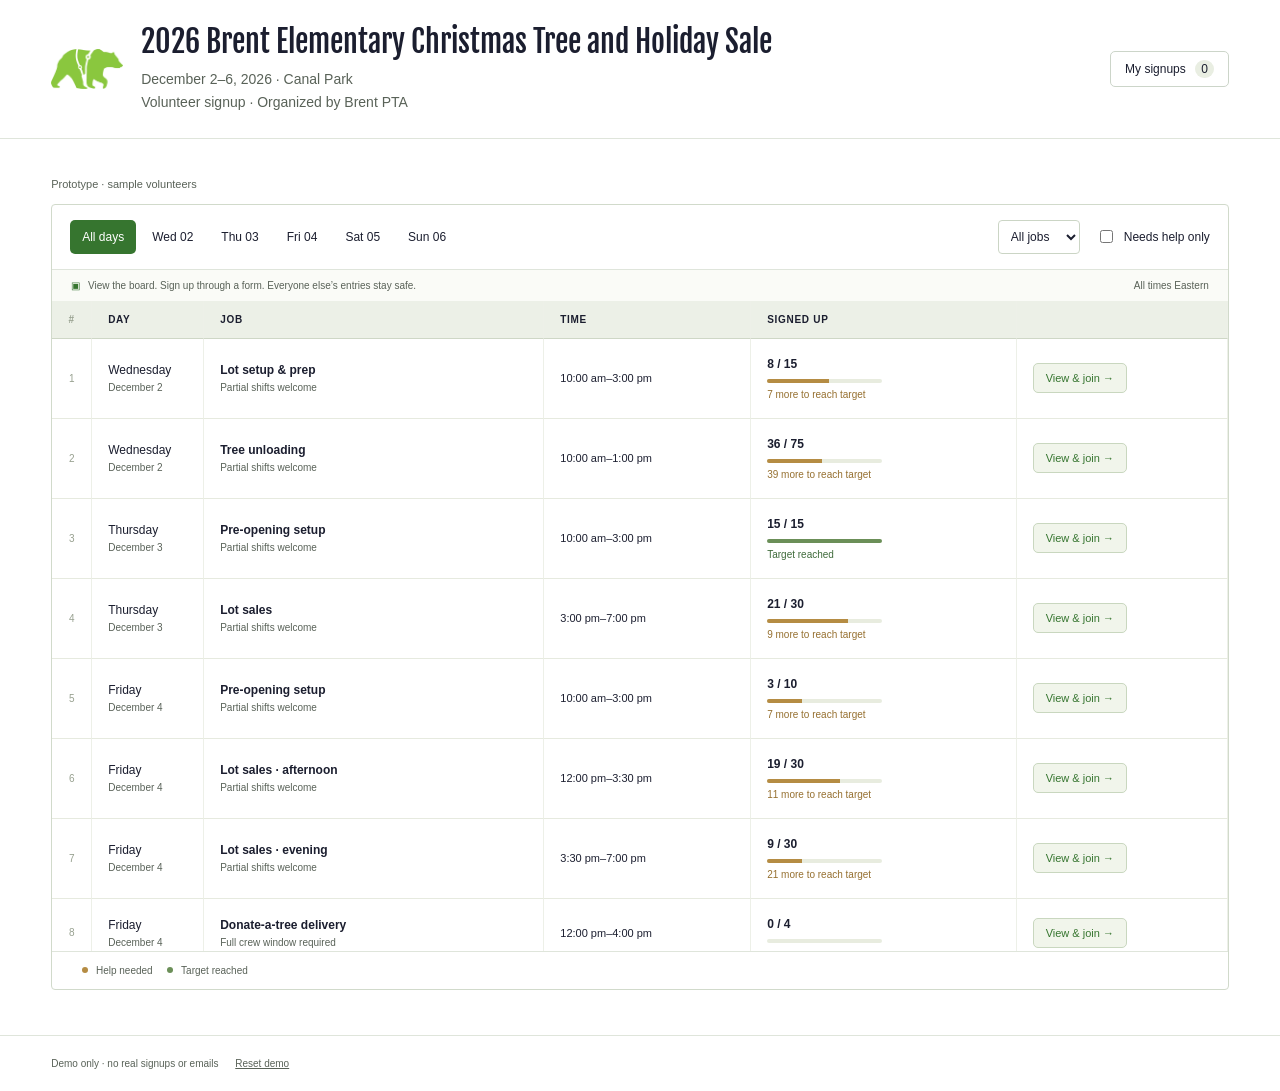
==== public/index.html @ cc5c1388 "Consolidate event heading with PTA attribution and count individual signups" ====
<!doctype html>
<html lang="en">
  <head>
    <meta charset="utf-8" />
    <meta
      name="robots"
      content="noindex, nofollow, noarchive, nosnippet, noimageindex"
    />
    <meta name="referrer" content="no-referrer" />
    <link rel="icon" type="image/png" href="assets/brent-bear.png" />
    <meta name="viewport" content="width=device-width,initial-scale=1" />
    <title>2026 Brent Elementary Christmas Tree and Holiday Sale</title>
    <link rel="stylesheet" href="style.css" />
  </head>
  <body>
    <header class="event-header">
      <img
        class="event-bear"
        src="assets/brent-bear.png"
        alt="Brent bear"
        width="90"
        height="50"
      />
      <div class="event-heading">
        <h1>2026 Brent Elementary Christmas Tree and Holiday Sale</h1>
        <p>December 2–6, 2026 · Canal Park</p>
        <p>Volunteer signup · Organized by Brent PTA</p>
      </div>
      <button id="mine">My signups <span id="mycount">0</span></button>
    </header>
    <main class="volunteer-main">
      <div class="intro">
        <span class="demo-label">Prototype · sample volunteers</span>
      </div>
      <section
        class="sheet volunteer-sheet"
        aria-label="Volunteer signup board"
      >
        <div class="toolbar">
          <div class="tabs" id="days" aria-label="Filter by day"></div>
          <div class="filters">
            <label class="sr" for="jobfilter">Job type</label
            ><select id="jobfilter">
              <option value="all">All jobs</option>
              <option>Sales</option>
              <option>Setup</option>
              <option>Lifting</option>
              <option>Delivery</option></select
            ><label class="check"
              ><input type="checkbox" id="need" /> Needs help only</label
            >
          </div>
        </div>
        <div class="sheet-caption">
          <span
            ><span class="lock">▣</span> View the board. Sign up through a form.
            Everyone else’s entries stay safe.</span
          ><span>All times Eastern</span>
        </div>
        <div class="table-wrap">
          <table>
            <caption class="sr">
              Volunteer shifts and signup counts
            </caption>
            <thead>
              <tr>
                <th class="number">#</th>
                <th>Day</th>
                <th>Job</th>
                <th>Time</th>
                <th>Signed up</th>
                <th><span class="sr">Sign up</span></th>
              </tr>
            </thead>
            <tbody id="rows"></tbody>
          </table>
        </div>
        <div class="sheet-bottom">
          <span
            ><i class="dot amber"></i> Help needed
            <i class="dot green"></i> Target reached</span
          >
        </div>
      </section>
    </main>
    <footer>
      <span
        >Demo only · no real signups or emails
        <button id="reset">Reset demo</button></span
      >
    </footer>
    <dialog id="modal"></dialog>
    <div id="toast" role="status"></div>
    <script src="config.js"></script>
    <script src="app.js"></script>
  </body>
</html>
---- public/style.css ----
@font-face {
  font-family: "Fjalla One";
  src: url("assets/FjallaOne-Regular.ttf") format("truetype");
  font-weight: 400;
  font-style: normal;
  font-display: swap;
}
:root {
  --ink: #233e34;
  --muted: #6f7c72;
  --line: #dfe4db;
  --green: #255b43;
  --paper: #f6f7f2;
}
* {
  box-sizing: border-box;
}
body {
  margin: 0;
  background: var(--paper);
  color: var(--ink);
  font:
    14px "DM Sans",
    sans-serif;
}
button,
input,
select {
  font: inherit;
}
button {
  cursor: pointer;
  color: inherit;
  background: white;
  border: 1px solid #ccd5c9;
  border-radius: 5px;
  padding: 10px 14px;
}
button:hover {
  background: #edf2e8;
}
button:disabled {
  cursor: default;
  opacity: 0.6;
}
button:focus-visible,
a:focus-visible,
input:focus-visible,
select:focus-visible {
  outline: 3px solid #bc8d34;
  outline-offset: 3px;
}
header {
  display: flex;
  justify-content: space-between;
  align-items: center;
  padding: 23px 4%;
  background: #fff;
  border-bottom: 1px solid var(--line);
}
.brand {
  display: flex;
  align-items: center;
  gap: 10px;
  color: var(--ink);
  font-size: 26px;
  font-weight: 700;
  text-decoration: none;
  letter-spacing: -1px;
}
.brand small {
  font-size: 9px;
  letter-spacing: 1.5px;
  font-weight: 500;
  margin-left: 12px;
}
.mark {
  font-size: 25px;
  background: var(--green);
  color: #f3edce;
  border-radius: 8px;
  padding: 2px 9px;
}
#mine {
  font-size: 12px;
}
#mycount {
  padding: 2px 6px;
  background: #e9eee2;
  border-radius: 20px;
  margin-left: 6px;
}
main {
  max-width: 1600px;
  padding: 39px 4% 45px;
  margin: auto;
}
.intro {
  display: flex;
  justify-content: space-between;
  align-items: center;
  gap: 20px;
  margin-bottom: 30px;
}
.eyebrow {
  font-size: 10px;
  letter-spacing: 1.8px;
  font-weight: 600;
  margin: 0 0 12px;
}
h1 {
  font-size: 34px;
  letter-spacing: -1.2px;
  margin: 0 0 12px;
}
p {
  line-height: 1.6;
}
.intro p:last-child {
  color: var(--muted);
  margin: 0;
}
.demo-label {
  font-size: 11px;
  color: var(--muted);
  border: 1px solid var(--line);
  border-radius: 20px;
  padding: 7px 11px;
  white-space: nowrap;
}
.sheet {
  background: white;
  border: 1px solid #d1dacb;
  border-radius: 8px;
  overflow: hidden;
  box-shadow: 0 8px 24px #28412006;
}
.toolbar {
  display: flex;
  justify-content: space-between;
  gap: 15px;
  flex-wrap: wrap;
  padding: 15px 18px;
  border-bottom: 1px solid var(--line);
}
.tabs {
  display: flex;
  gap: 4px;
  flex-wrap: wrap;
}
.tabs button {
  border: 0;
  padding: 9px 12px;
  font-size: 12px;
  background: none;
}
.tabs button.active {
  background: var(--green);
  color: white;
}
.filters {
  display: flex;
  align-items: center;
  gap: 16px;
}
select,
input {
  border: 1px solid #cbd5c5;
  border-radius: 4px;
  padding: 10px;
  background: white;
  color: var(--ink);
}
.filters select {
  font-size: 12px;
  padding: 8px;
}
.check {
  display: flex;
  align-items: center;
  gap: 8px;
  font-size: 12px;
}
.check input {
  accent-color: var(--green);
}
.sheet-caption {
  background: #fafbf7;
  padding: 10px 19px;
  display: flex;
  justify-content: space-between;
  gap: 20px;
  font-size: 10px;
  color: var(--muted);
}
.lock {
  color: var(--green);
  margin-right: 5px;
}
.table-wrap {
  overflow: auto;
  max-height: 650px;
}
table {
  width: 100%;
  border-collapse: separate;
  border-spacing: 0;
  min-width: 1040px;
  text-align: left;
}
th {
  position: sticky;
  top: 0;
  background: #ecf0e7;
  z-index: 2;
  font-size: 10px;
  letter-spacing: 0.7px;
  text-transform: uppercase;
  padding: 13px 16px;
  border-bottom: 1px solid #ced7c6;
  font-weight: 600;
  white-space: nowrap;
}
td {
  border-bottom: 1px solid #e6eadf;
  padding: 18px 16px;
  font-size: 12px;
  vertical-align: middle;
}
th,
td {
  border-right: 1px solid #edf0e8;
}
tr:last-child td {
  border-bottom: 0;
}
tbody tr:hover {
  background: #fafcf6;
}
.number {
  width: 40px;
  text-align: center;
  color: #97a08f;
  font-size: 10px;
  padding: 12px;
}
.day {
  white-space: nowrap;
  width: 112px;
  font-weight: 500;
}
.day small {
  display: block;
  color: var(--muted);
  font-size: 10px;
  margin-top: 5px;
  font-weight: 400;
}
.job {
  font-weight: 600;
  min-width: 205px;
}
.job small {
  display: block;
  color: var(--muted);
  font-size: 10px;
  font-weight: 400;
  margin-top: 5px;
}
.time {
  white-space: nowrap;
  font-size: 11px;
}
.coverage {
  min-width: 160px;
}
.coverage strong {
  font-weight: 600;
}
.coverage small {
  display: block;
  font-size: 10px;
  margin-top: 6px;
  color: #967030;
}
.coverage.covered small {
  color: #3f6b3b;
}
.track {
  height: 4px;
  background: #e8ecdf;
  border-radius: 4px;
  margin-top: 8px;
  width: 115px;
  overflow: hidden;
}
.track span {
  display: block;
  height: 100%;
  background: #b58c43;
}
.covered .track span {
  background: #6b8f58;
}
.people {
  min-width: 220px;
  max-width: 290px;
}
.people button {
  border: 0;
  padding: 0;
  background: none;
  text-align: left;
  font-size: 11px;
  line-height: 1.7;
  color: #4c6652;
}
.people button:hover {
  text-decoration: underline;
}
.people .empty {
  color: var(--muted);
  font-size: 11px;
}
.join {
  font-size: 11px;
  white-space: nowrap;
  background: #f1f5eb;
  border-color: #c9d7bf;
  color: var(--green);
  padding: 8px 12px;
}
.sheet-bottom {
  padding: 13px 18px;
  border-top: 1px solid var(--line);
  display: flex;
  justify-content: space-between;
  color: var(--muted);
  font-size: 10px;
}
.dot {
  display: inline-block;
  width: 6px;
  height: 6px;
  border-radius: 50%;
  margin: 0 5px 1px 12px;
}
.amber {
  background: #b58c43;
}
.green {
  background: #6b8f58;
}
.privacy {
  font-size: 11px;
  color: var(--muted);
  text-align: center;
  margin-top: 20px;
}
footer {
  display: flex;
  justify-content: space-between;
  gap: 15px;
  border-top: 1px solid var(--line);
  padding: 22px 4%;
  font-size: 10px;
  color: var(--muted);
}
footer button {
  border: 0;
  background: none;
  font-size: 10px;
  padding: 0;
  margin-left: 14px;
  text-decoration: underline;
}
.sr {
  position: absolute;
  width: 1px;
  height: 1px;
  overflow: hidden;
  clip: rect(0, 0, 0, 0);
}
dialog {
  border: 1px solid var(--line);
  border-radius: 10px;
  background: #fffefa;
  color: var(--ink);
  width: 550px;
  max-width: calc(100% - 24px);
  max-height: 90vh;
  padding: 28px;
}
dialog::backdrop {
  background: #163b2e66;
  backdrop-filter: blur(2px);
}
.close {
  float: right;
  border: 0;
  background: none;
  padding: 0 4px;
  font-size: 19px;
}
h2 {
  font-size: 25px;
  letter-spacing: -0.6px;
  margin: 8px 0 14px;
}
h3 {
  font-size: 13px;
  margin-top: 23px;
}
.sub {
  font-size: 12px;
  color: var(--muted);
}
.summary {
  background: #f0f3e9;
  border-radius: 5px;
  padding: 14px;
  margin: 18px 0;
  font-size: 13px;
  line-height: 1.8;
}
.roster {
  max-height: 145px;
  overflow: auto;
  border: 1px solid var(--line);
  border-radius: 5px;
  margin-bottom: 24px;
}
.person {
  display: flex;
  justify-content: space-between;
  gap: 15px;
  padding: 9px 12px;
  font-size: 11px;
  border-bottom: 1px solid var(--line);
}
.person:last-child {
  border: 0;
}
.person span:last-child {
  color: var(--muted);
}
form label:not(.check) {
  display: block;
  font-size: 12px;
  font-weight: 600;
  margin: 16px 0 7px;
}
form input:not([type="checkbox"]),
form select {
  width: 100%;
}
.times {
  display: grid;
  grid-template-columns: 1fr 1fr;
  gap: 15px;
}
.primary {
  background: var(--green);
  border-color: var(--green);
  color: white;
}
.primary:hover {
  background: #19442f;
}
.full {
  width: 100%;
  margin-top: 20px;
  padding: 13px;
}
.consent {
  padding: 14px;
  background: #f3f5ed;
  margin-top: 20px;
  align-items: flex-start;
  line-height: 1.6;
}
.consent input {
  margin-top: 4px;
}
.error {
  font-size: 12px;
  color: #a23f29;
}
.success {
  font-size: 30px;
  color: var(--green);
}
.manage-card {
  padding: 15px 0;
  border-top: 1px solid var(--line);
}
.manage-card p {
  font-size: 12px;
}
#toast {
  position: fixed;
  bottom: 24px;
  left: 50%;
  transform: translateX(-50%);
  background: var(--green);
  color: white;
  padding: 13px 22px;
  border-radius: 7px;
  display: none;
  z-index: 10;
  font-size: 12px;
}
@media (max-width: 700px) {
  .brand small {
    display: none;
  }
  header {
    padding: 18px;
  }
  main {
    padding: 28px 16px;
  }
  .intro {
    display: block;
  }
  h1 {
    font-size: 28px;
  }
  .demo-label {
    display: inline-block;
    margin-top: 16px;
  }
  .toolbar {
    padding: 12px;
  }
  .tabs button {
    padding: 8px 9px;
  }
  .sheet-caption span:first-child {
    max-width: 250px;
  }
  .sheet-caption {
    line-height: 1.5;
  }
  .table-wrap {
    max-height: 65vh;
  }
  footer {
    flex-direction: column;
  }
  .privacy {
    text-align: left;
  }
  dialog {
    padding: 22px;
  }
  .sheet-bottom {
    gap: 12px;
    font-size: 9px;
  }
}

.job-title {
  padding: 0;
  border: 0;
  background: none;
  text-align: left;
  font-size: 12px;
  font-weight: 600;
  color: inherit;
}
.job-title:hover {
  background: none;
  text-decoration: underline;
}

/* The same roster becomes a compact day-by-day board on smaller screens. */
.day-divider,
.mobile-label {
  display: none;
}
@media (max-width: 900px) {
  .volunteer-main {
    padding: 25px 16px 32px;
  }
  .volunteer-main .intro {
    display: block;
    margin-bottom: 22px;
  }
  .volunteer-main h1 {
    font-size: 28px;
    line-height: 1.15;
    max-width: 330px;
  }
  .volunteer-main .intro p:last-child {
    font-size: 14px;
    line-height: 1.6;
  }
  .volunteer-main .demo-label {
    display: inline-block;
    margin-top: 13px;
    font-size: 10px;
  }
  .volunteer-sheet {
    border: 0;
    background: none;
    box-shadow: none;
    overflow: visible;
  }
  .volunteer-sheet .toolbar {
    position: sticky;
    top: 0;
    z-index: 5;
    background: var(--paper);
    margin: 0 -16px;
    padding: 10px 16px 13px;
    border-bottom: 1px solid #d5ddce;
    display: block;
  }
  .volunteer-sheet .tabs {
    display: grid;
    grid-template-columns: repeat(3, minmax(0, 1fr));
    gap: 6px;
    padding: 2px 0 10px;
    overflow: visible;
  }
  .volunteer-sheet .tabs::-webkit-scrollbar {
    display: none;
  }
  .volunteer-sheet .tabs button {
    flex: 0 0 auto;
    min-height: 44px;
    padding: 10px 13px;
    background: #fff;
    border: 1px solid var(--line);
    font-size: 13px;
  }
  .volunteer-sheet .tabs button.active {
    background: var(--green);
    border-color: var(--green);
  }
  .volunteer-sheet .filters {
    justify-content: space-between;
    gap: 12px;
  }
  .volunteer-sheet .filters select {
    min-height: 44px;
    font-size: 14px;
    max-width: 48%;
    padding: 10px 12px;
  }
  .volunteer-sheet .check {
    min-height: 44px;
    font-size: 12px;
    gap: 8px;
  }
  .volunteer-sheet .check input {
    width: 18px;
    height: 18px;
    margin: 0;
  }
  .volunteer-sheet .sheet-caption {
    background: none;
    padding: 13px 0 0;
    display: block;
    font-size: 11px;
  }
  .volunteer-sheet .sheet-caption > span:first-child {
    display: none;
  }
  .volunteer-sheet .table-wrap {
    overflow: visible;
    max-height: none;
  }
  .volunteer-sheet table,
  .volunteer-sheet tbody {
    display: block;
    width: 100%;
    min-width: 0;
  }
  .volunteer-sheet thead {
    display: none;
  }
  .volunteer-sheet .day-divider {
    display: block;
    margin: 24px 0 11px;
  }
  .volunteer-sheet .day-divider th {
    position: static;
    display: flex;
    justify-content: space-between;
    align-items: center;
    background: none;
    padding: 0;
    border: 0;
    text-transform: none;
    font-size: 16px;
    letter-spacing: -0.3px;
    font-weight: 700;
    white-space: normal;
  }
  .volunteer-sheet .day-divider th span {
    font-size: 11px;
    font-weight: 400;
    color: var(--muted);
    letter-spacing: 0;
  }
  .volunteer-sheet .shift-row {
    display: grid;
    grid-template-columns: minmax(0, 1fr) auto;
    grid-template-areas: "job action" "time time" "coverage coverage";
    background: #fff;
    border: 1px solid #d6decf;
    border-radius: 8px;
    padding: 17px 16px;
    gap: 0 12px;
    margin-bottom: 12px;
    box-shadow: 0 2px 5px #28412003;
  }
  .volunteer-sheet td {
    display: block;
    border: 0;
    padding: 0;
    min-width: 0;
    max-width: none;
  }
  .volunteer-sheet .number,
  .volunteer-sheet .day {
    display: none;
  }
  .volunteer-sheet .job {
    grid-area: job;
  }
  .volunteer-sheet .job-title {
    font-size: 17px;
    line-height: 1.35;
    min-height: 30px;
    font-weight: 600;
    overflow-wrap: anywhere;
  }
  .volunteer-sheet .job small {
    font-size: 11px;
    margin-top: 3px;
  }
  .volunteer-sheet .time {
    grid-area: time;
    font-size: 14px;
    font-weight: 500;
    margin-top: 12px;
    white-space: normal;
  }
  .volunteer-sheet .coverage {
    grid-area: coverage;
    margin: 12px 0 0;
    padding: 12px 0 0;
    border-top: 1px solid #e9ede2;
    display: grid;
    grid-template-columns: minmax(0, 1fr) auto;
    gap: 8px;
    align-items: center;
  }
  .volunteer-sheet .coverage strong {
    font-size: 12px;
    font-weight: 600;
  }
  .volunteer-sheet .mobile-label {
    display: inline;
    font-weight: 400;
    color: var(--muted);
    margin-right: 4px;
  }
  .volunteer-sheet .coverage small {
    font-size: 11px;
    margin: 0;
    grid-column: 2;
    grid-row: 1;
    text-align: right;
    max-width: 135px;
    line-height: 1.4;
  }
  .volunteer-sheet .track {
    width: 100%;
    height: 5px;
    margin: 0;
    grid-column: 1/-1;
    grid-row: 2;
  }
  .volunteer-sheet .people {
    grid-area: people;
    align-self: center;
    overflow-wrap: anywhere;
  }
  .volunteer-sheet .people button {
    font-size: 13px;
    line-height: 1.6;
    min-height: 44px;
  }
  .volunteer-sheet .people .empty {
    font-size: 12px;
    line-height: 1.5;
    display: block;
  }
  .volunteer-sheet td:last-child {
    grid-area: action;
    align-self: start;
  }
  .volunteer-sheet .join {
    font-size: 12px;
    min-height: 44px;
    padding: 10px 12px;
    background: var(--green);
    color: #fff;
    border-color: var(--green);
  }
  .volunteer-sheet .sheet-bottom {
    border: 0;
    display: block;
    padding: 10px 0;
    color: var(--muted);
    font-size: 10px;
    line-height: 1.7;
  }
  .volunteer-sheet .sheet-bottom > span:last-child {
    display: none;
  }
  .volunteer-main .privacy {
    font-size: 11px;
    text-align: left;
    line-height: 1.7;
    margin: 14px 0 0;
  }
  #modal {
    width: 550px;
    max-width: calc(100% - 20px);
    max-height: calc(100dvh - 24px);
    padding: 24px 20px;
    border-radius: 12px;
  }
  #modal input:not([type="checkbox"]),
  #modal select {
    font-size: 16px;
    min-height: 48px;
  }
  #modal .close {
    min-width: 44px;
    min-height: 44px;
    margin: -12px -9px 0 0;
    display: grid;
    place-items: center;
  }
  #modal .roster {
    max-height: 130px;
  }
  #modal .primary {
    min-height: 48px;
    font-size: 15px;
  }
  #modal .person {
    font-size: 12px;
  }
  #modal .times {
    gap: 12px;
  }
  #toast {
    width: max-content;
    max-width: calc(100% - 32px);
    text-align: center;
    bottom: 20px;
  }
}
@media (max-width: 380px) {
  .volunteer-main h1 {
    font-size: 26px;
  }
  .volunteer-sheet .shift-row {
    padding: 15px 13px;
    gap: 0 9px;
  }
  .volunteer-sheet .coverage {
    grid-template-columns: 1fr;
  }
  .volunteer-sheet .coverage small {
    max-width: none;
    grid-row: 2;
    grid-column: 1;
    text-align: left;
  }
  .volunteer-sheet .track {
    grid-row: 3;
  }
  header {
    padding: 16px;
  }
  .brand {
    font-size: 24px;
  }
  #mine {
    padding: 10px;
    font-size: 11px;
    min-height: 44px;
  }
}

@media (max-width: 900px) {
  .volunteer-sheet .people button > span:last-child {
    font-size: 11px;
    color: var(--muted);
  }
  #modal .sub {
    font-size: 13px;
  }
  #modal form label:not(.check) {
    font-size: 13px;
  }
}

/* Brent community branding: original bear artwork, white paper, familiar type. */
:root {
  --ink: #1b1e2f;
  --muted: #596258;
  --line: #dfe5db;
  --green: #36752f;
  --paper: #fff;
}
body {
  background: #fff;
  font-family: Helvetica, Arial, sans-serif;
}
header {
  background: #fff;
}
.brent-brand {
  gap: 14px;
  letter-spacing: 0;
  font-size: 19px;
  line-height: 1.3;
}
.brent-brand img {
  width: 88px;
  height: auto;
  flex: none;
}
.brent-brand > span {
  display: block;
  min-width: 0;
}
.brent-brand small {
  display: block;
  margin: 3px 0 0;
  font-size: 12px;
  letter-spacing: 0;
  font-weight: 400;
  color: var(--muted);
}
h1,
h2 {
  font-family: "Fjalla One", "Arial Narrow", Arial, sans-serif;
  font-weight: 400;
  letter-spacing: 0;
}
.volunteer-main .intro h1 {
  font-size: 34px;
  line-height: 1.25;
  max-width: 760px;
}
.intro p:last-child {
  font-size: 15px;
}
.demo-label {
  border: 0;
  border-radius: 0;
  padding: 0;
  color: var(--muted);
  font-size: 11px;
}
.sheet {
  box-shadow: none;
  border-radius: 4px;
}
.task-options {
  border: 1px solid var(--line);
  border-radius: 4px;
  padding: 15px;
  margin: 22px 0 0;
  min-width: 0;
}
.task-options legend {
  font-size: 13px;
  font-weight: 600;
  padding: 0 5px;
}
.task-options legend span {
  font-weight: 400;
  color: var(--muted);
}
.task-options .sub {
  margin: 0 0 10px;
}
form .task-choice {
  display: flex;
  gap: 10px;
  align-items: flex-start;
  padding: 10px 0;
  min-height: 44px;
  cursor: pointer;
  font-size: 14px;
  line-height: 1.4;
}
.task-choice input {
  width: 18px;
  height: 18px;
  flex: none;
  margin: 0;
  accent-color: var(--green);
}
.task-choice small {
  display: block;
  color: var(--muted);
  font-size: 12px;
  margin-top: 4px;
}
@media (max-width: 900px) {
  .volunteer-main .intro h1 {
    font-size: 29px;
    max-width: none;
    line-height: 1.25;
  }
  .volunteer-sheet .toolbar {
    background: white;
  }
  .volunteer-sheet .shift-row {
    box-shadow: none;
    border-radius: 4px;
  }
  .volunteer-main .demo-label {
    border: 0;
    padding: 0;
    font-size: 11px;
  }
  #mine {
    min-height: 44px;
  }
  .volunteer-sheet .filters select {
    font-size: 16px;
  }
}
@media (max-width: 600px) {
  header {
    padding: 16px;
    gap: 10px;
  }
  .brent-brand {
    font-size: 14px;
    gap: 8px;
    max-width: calc(100% - 112px);
  }
  .brent-brand img {
    width: 50px;
    height: auto;
  }
  .brent-brand small {
    display: block;
    font-size: 10px;
    line-height: 1.35;
    margin: 2px 0 0;
  }
  #mine {
    font-size: 12px;
    padding: 10px;
    white-space: nowrap;
  }
  .volunteer-main .intro h1 {
    font-size: 27px;
  }
  .task-options {
    padding: 12px;
  }
}

dialog {
  background: #fff;
}

@media (max-width: 900px) {
  .volunteer-sheet .sheet-bottom {
    display: none;
  }
}

@media (min-width: 600px) and (max-width: 900px) {
  .volunteer-sheet .tabs {
    grid-template-columns: repeat(6, minmax(0, 1fr));
  }
}

/* One event heading, with PTA ownership and practical details underneath. */
.event-header {
  display: grid;
  grid-template-columns: 72px minmax(0, 1fr) auto;
  gap: 18px;
  align-items: center;
}
.event-bear {
  width: 72px;
  height: auto;
}
.event-heading {
  min-width: 0;
}
.event-heading h1 {
  font-size: 30px;
  line-height: 1.25;
  margin: 0 0 8px;
  max-width: 800px;
}
.event-heading p {
  font-size: 14px;
  line-height: 1.5;
  color: var(--muted);
  margin: 2px 0;
}
.volunteer-main .intro {
  margin-bottom: 14px;
}
@media (max-width: 600px) {
  .event-header {
    grid-template-columns: minmax(0, 1fr) auto;
    gap: 12px;
    padding: 20px 16px;
  }
  .event-bear {
    width: 56px;
    grid-column: 1;
    grid-row: 1;
  }
  .event-header #mine {
    grid-column: 2;
    grid-row: 1;
  }
  .event-heading {
    grid-column: 1 / -1;
    grid-row: 2;
  }
  .event-heading h1 {
    font-size: 28px;
  }
  .event-heading p {
    font-size: 13px;
  }
}
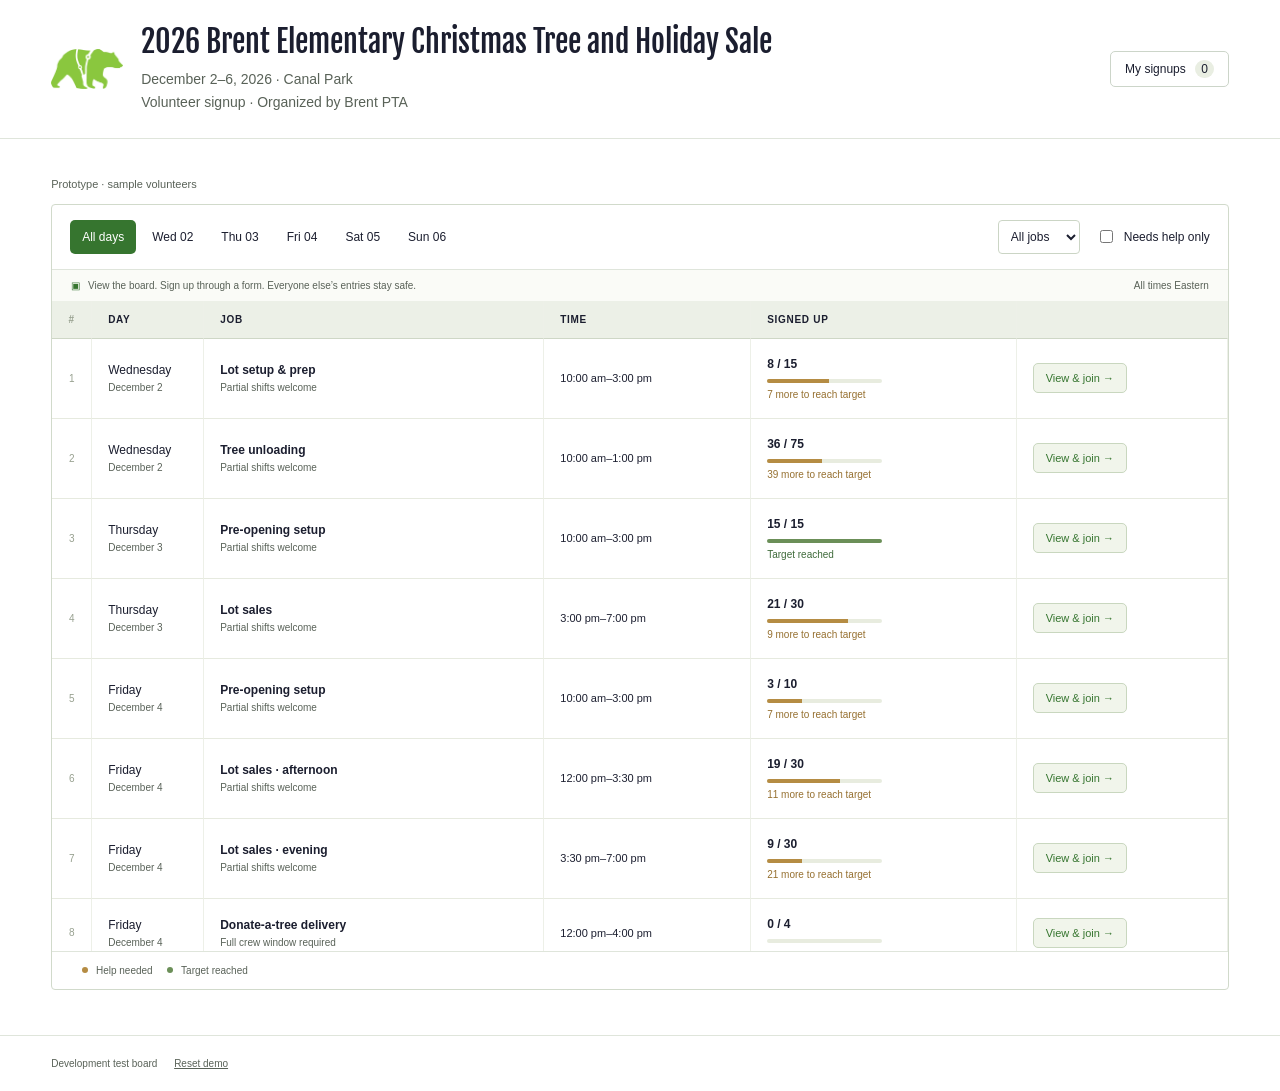
==== commit 3f8d793f: "Record verified email lifecycle and refresh development notice" ====
--- a/public/index.html
+++ b/public/index.html
@@ -84,10 +84,7 @@
       </section>
     </main>
     <footer>
-      <span
-        >Demo only · no real signups or emails
-        <button id="reset">Reset demo</button></span
-      >
+      <span>Development test board <button id="reset">Reset demo</button></span>
     </footer>
     <dialog id="modal"></dialog>
     <div id="toast" role="status"></div>
--- a/public/style.css
+++ b/public/style.css
@@ -1148,3 +1148,13 @@
     font-size: 13px;
   }
 }
+
+#management select,
+#management input:not([type="checkbox"]) {
+  font-size: 16px;
+  min-height: 44px;
+}
+#management button {
+  min-height: 44px;
+  margin: 4px 0;
+}
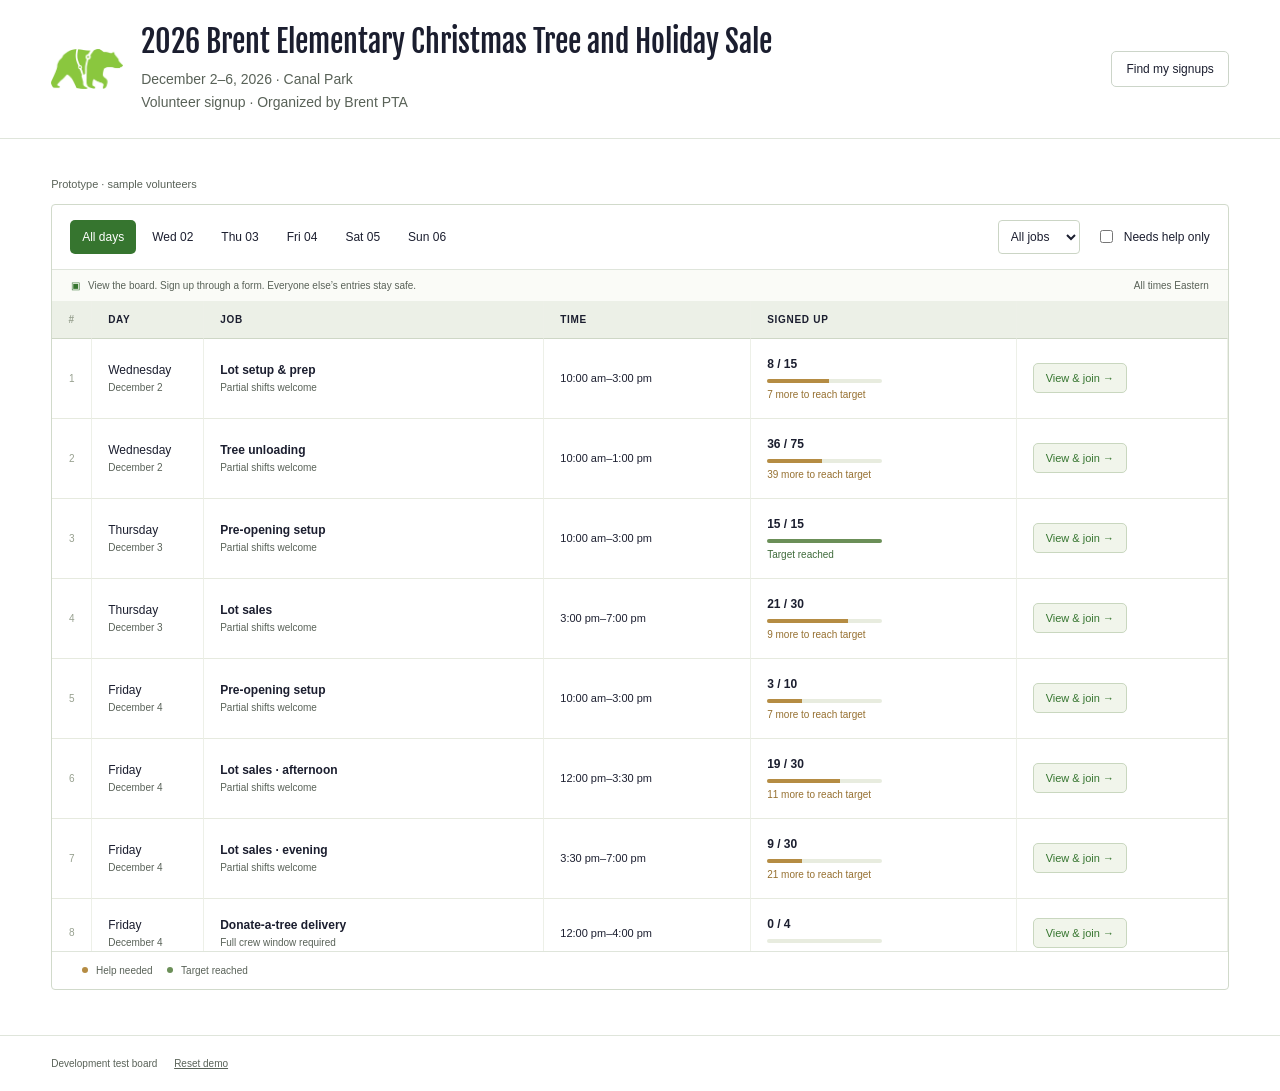
==== commit d3f01418: "Replace browser signup lists with email recovery and expose organizer at admin" ====
--- a/public/index.html
+++ b/public/index.html
@@ -26,7 +26,7 @@
         <p>December 2–6, 2026 · Canal Park</p>
         <p>Volunteer signup · Organized by Brent PTA</p>
       </div>
-      <button id="mine">My signups <span id="mycount">0</span></button>
+      <button id="mine">Find my signups</button>
     </header>
     <main class="volunteer-main">
       <div class="intro">
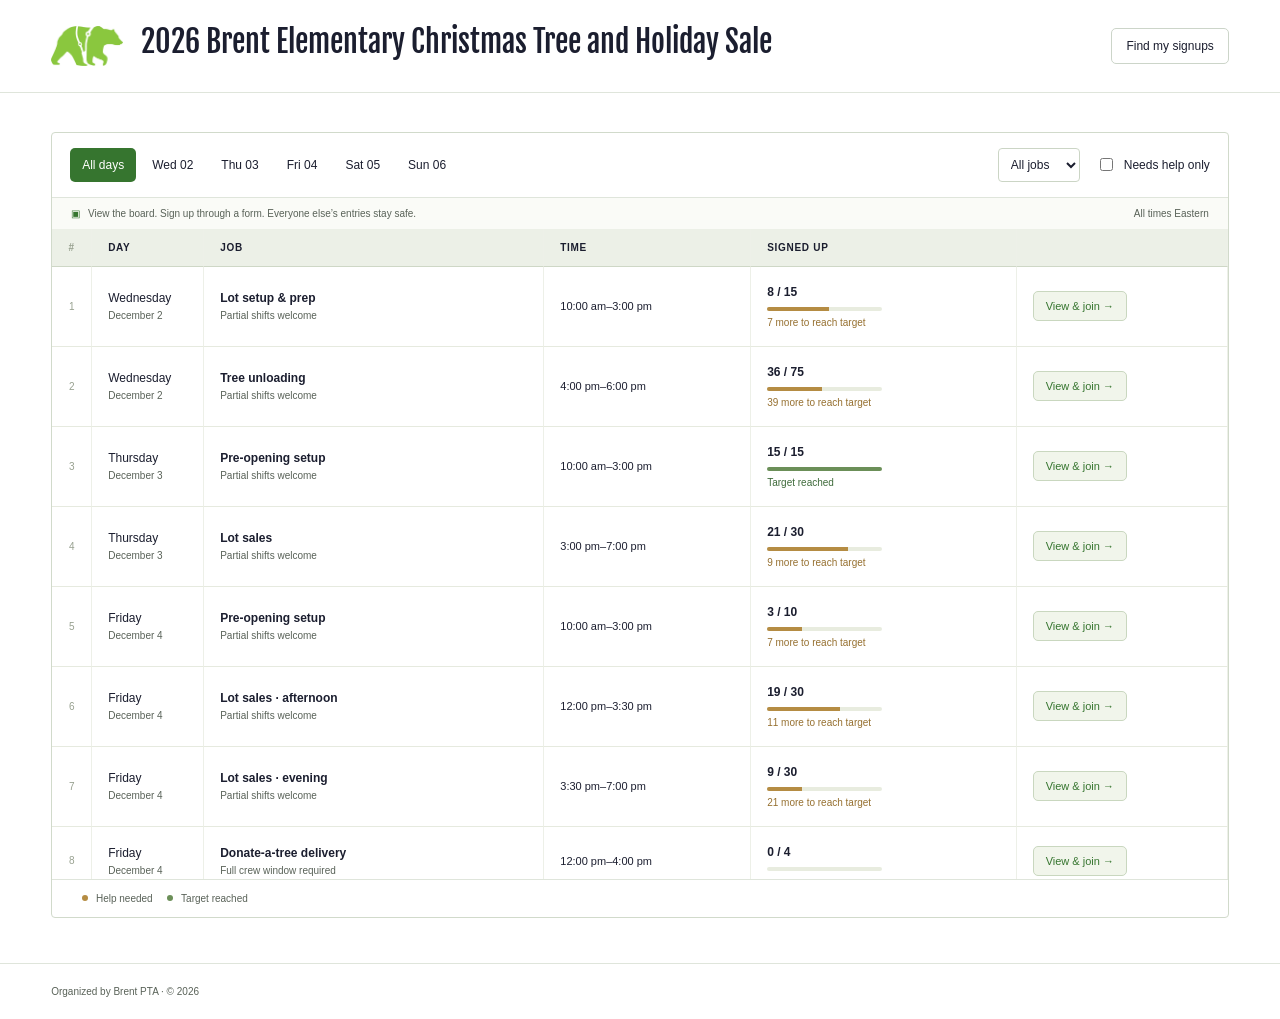
==== commit 1535e2f7: "Require private phone contacts, clean live copy, and correct unloading to 4–6pm" ====
--- a/public/index.html
+++ b/public/index.html
@@ -23,15 +23,10 @@
       />
       <div class="event-heading">
         <h1>2026 Brent Elementary Christmas Tree and Holiday Sale</h1>
-        <p>December 2–6, 2026 · Canal Park</p>
-        <p>Volunteer signup · Organized by Brent PTA</p>
       </div>
       <button id="mine">Find my signups</button>
     </header>
     <main class="volunteer-main">
-      <div class="intro">
-        <span class="demo-label">Prototype · sample volunteers</span>
-      </div>
       <section
         class="sheet volunteer-sheet"
         aria-label="Volunteer signup board"
@@ -84,7 +79,7 @@
       </section>
     </main>
     <footer>
-      <span>Development test board <button id="reset">Reset demo</button></span>
+      <span>Organized by Brent PTA · © 2026</span>
     </footer>
     <dialog id="modal"></dialog>
     <div id="toast" role="status"></div>
--- a/public/style.css
+++ b/public/style.css
@@ -1158,3 +1158,30 @@
   min-height: 44px;
   margin: 4px 0;
 }
+.schedule-loading {
+  display: flex;
+  align-items: center;
+  justify-content: center;
+  gap: 12px;
+  padding: 28px 12px;
+  color: var(--muted);
+}
+.loading-spinner {
+  display: inline-block;
+  width: 22px;
+  height: 22px;
+  border: 3px solid #d6decf;
+  border-top-color: var(--green);
+  border-radius: 50%;
+  animation: schedule-spin 0.85s linear infinite;
+}
+@keyframes schedule-spin {
+  to {
+    transform: rotate(360deg);
+  }
+}
+@media (prefers-reduced-motion: reduce) {
+  .loading-spinner {
+    animation: none;
+  }
+}
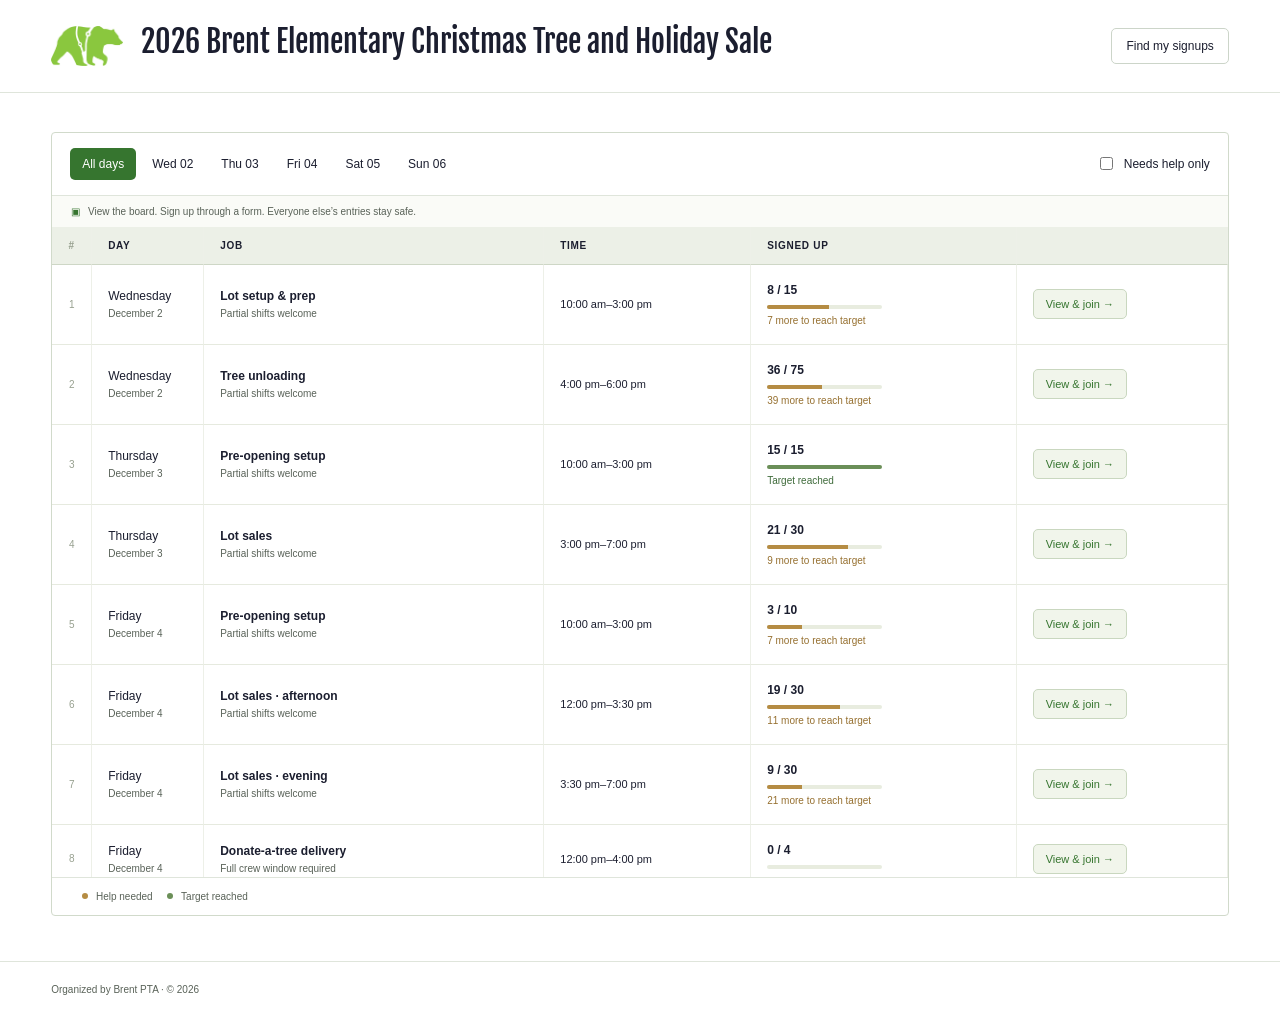
==== commit 0ca9d3b4: "Simplify schedule controls and enable approved unloading correction emails" ====
--- a/public/index.html
+++ b/public/index.html
@@ -34,14 +34,7 @@
         <div class="toolbar">
           <div class="tabs" id="days" aria-label="Filter by day"></div>
           <div class="filters">
-            <label class="sr" for="jobfilter">Job type</label
-            ><select id="jobfilter">
-              <option value="all">All jobs</option>
-              <option>Sales</option>
-              <option>Setup</option>
-              <option>Lifting</option>
-              <option>Delivery</option></select
-            ><label class="check"
+            <label class="check"
               ><input type="checkbox" id="need" /> Needs help only</label
             >
           </div>
@@ -50,7 +43,7 @@
           <span
             ><span class="lock">▣</span> View the board. Sign up through a form.
             Everyone else’s entries stay safe.</span
-          ><span>All times Eastern</span>
+          >
         </div>
         <div class="table-wrap">
           <table>
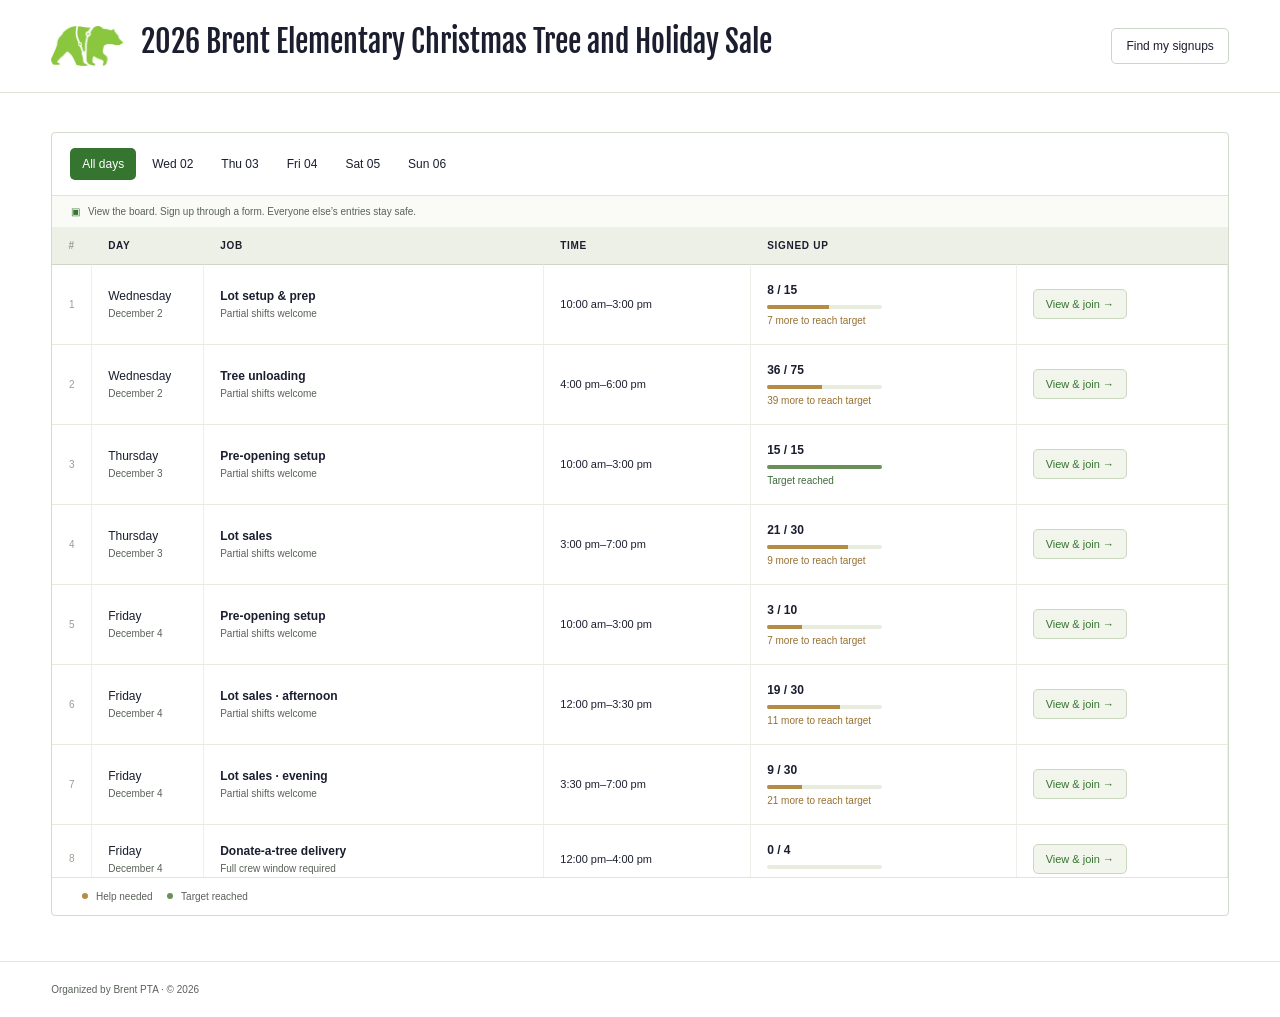
==== commit f2a0770b: "Replace needs-help filtering with explicit full-shift states and disabled signup" ====
--- a/public/index.html
+++ b/public/index.html
@@ -33,11 +33,6 @@
       >
         <div class="toolbar">
           <div class="tabs" id="days" aria-label="Filter by day"></div>
-          <div class="filters">
-            <label class="check"
-              ><input type="checkbox" id="need" /> Needs help only</label
-            >
-          </div>
         </div>
         <div class="sheet-caption">
           <span
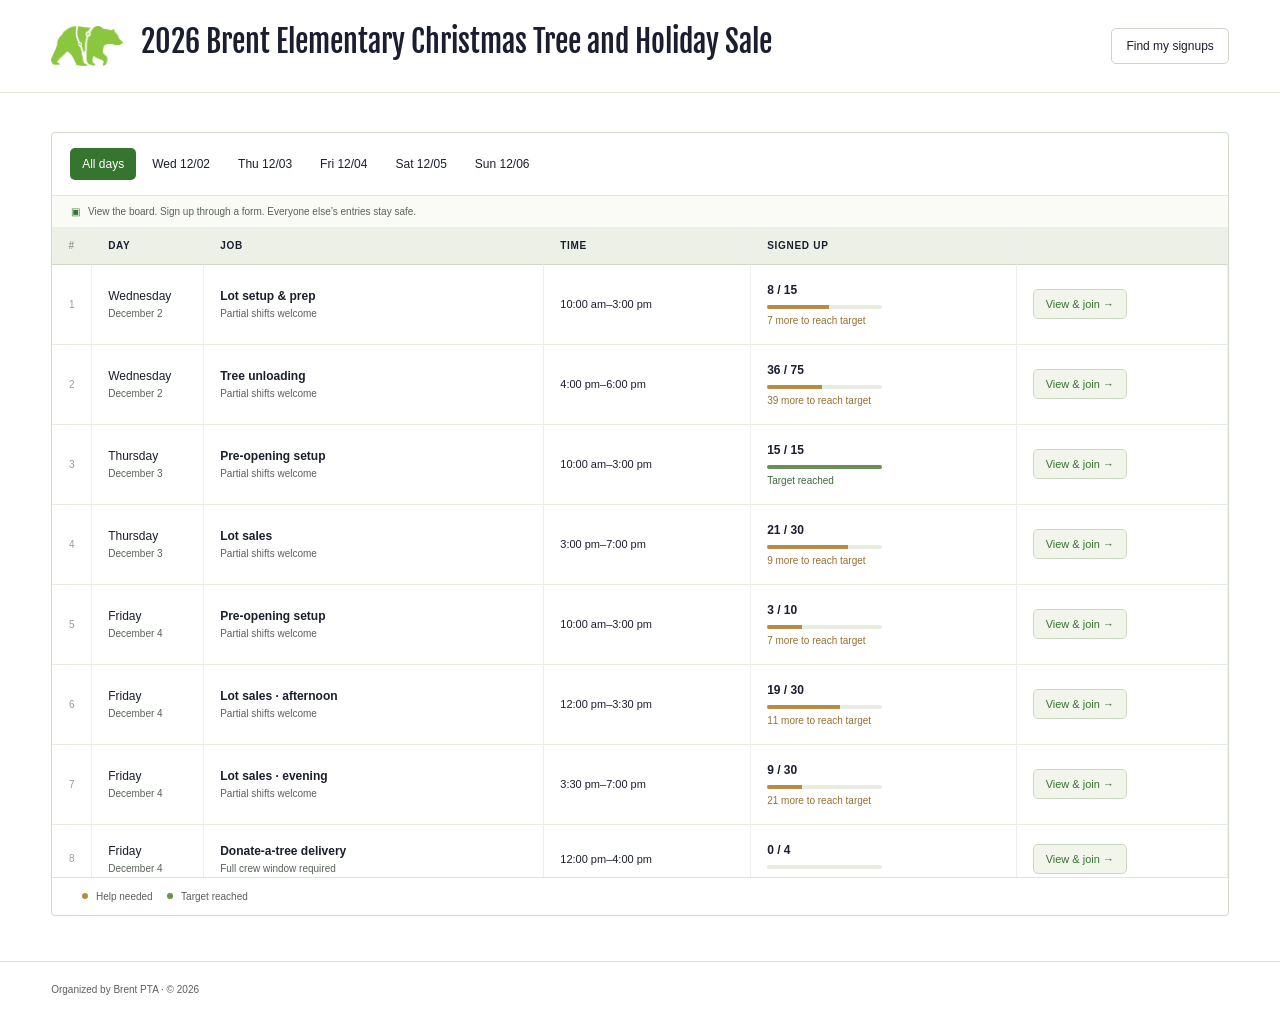
==== commit 769cfb04: "Harden launch bursts and mail throughput with guarded deployment [skip deploy]" ====
--- a/public/index.html
+++ b/public/index.html
@@ -72,6 +72,7 @@
     <dialog id="modal"></dialog>
     <div id="toast" role="status"></div>
     <script src="config.js"></script>
+    <script src="request.js"></script>
     <script src="app.js"></script>
   </body>
 </html>
--- a/public/style.css
+++ b/public/style.css
@@ -458,6 +458,11 @@
   display: grid;
   grid-template-columns: 1fr 1fr;
   gap: 15px;
+}
+.signup-management-link {
+  color: var(--green);
+  text-decoration: underline;
+  text-underline-offset: 0.15em;
 }
 .primary {
   background: var(--green);
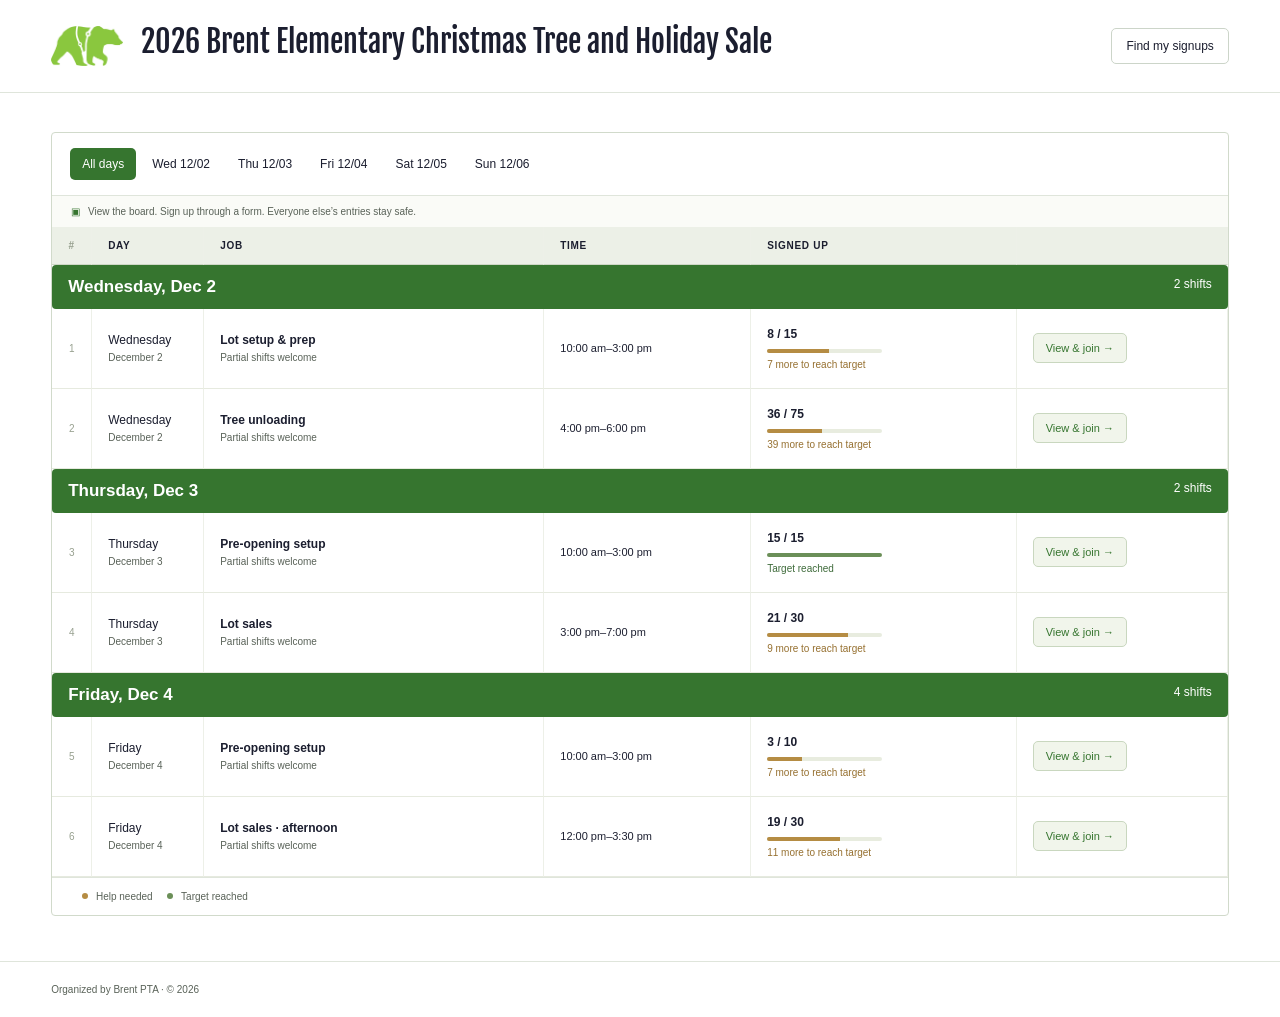
==== commit d5cb1020: "Emphasize schedule day sections and signup dates [skip deploy]" ====
--- a/public/index.html
+++ b/public/index.html
@@ -10,7 +10,7 @@
     <link rel="icon" type="image/png" href="assets/brent-bear.png" />
     <meta name="viewport" content="width=device-width,initial-scale=1" />
     <title>2026 Brent Elementary Christmas Tree and Holiday Sale</title>
-    <link rel="stylesheet" href="style.css" />
+    <link rel="stylesheet" href="style.css?v=20261115-days" />
   </head>
   <body>
     <header class="event-header">
--- a/public/style.css
+++ b/public/style.css
@@ -1190,3 +1190,48 @@
     animation: none;
   }
 }
+
+/* Strong day bands separate the schedule into clearly dated sections. */
+.volunteer-sheet .day-divider th {
+  position: static;
+  background: var(--green);
+  color: white;
+  border: 0;
+  border-radius: 4px;
+  padding: 12px 16px;
+  font-size: 17px;
+  font-weight: 700;
+  letter-spacing: 0;
+  text-transform: none;
+  white-space: normal;
+}
+.volunteer-sheet .day-divider th span {
+  color: white;
+  font-size: 12px;
+  font-weight: 400;
+  margin-left: 14px;
+}
+@media (min-width: 901px) {
+  .volunteer-sheet .day-divider {
+    display: table-row;
+  }
+  .volunteer-sheet .day-divider th span {
+    float: right;
+  }
+}
+.signup-date {
+  margin: 0 34px 16px 0;
+  padding: 12px 14px;
+  border-left: 5px solid var(--green);
+  border-radius: 3px;
+  background: #edf3e8;
+  color: var(--ink);
+  font-size: 20px;
+  font-weight: 700;
+  line-height: 1.3;
+}
+.signup-location {
+  color: var(--muted);
+  font-size: 14px;
+  margin: 0 0 10px;
+}
